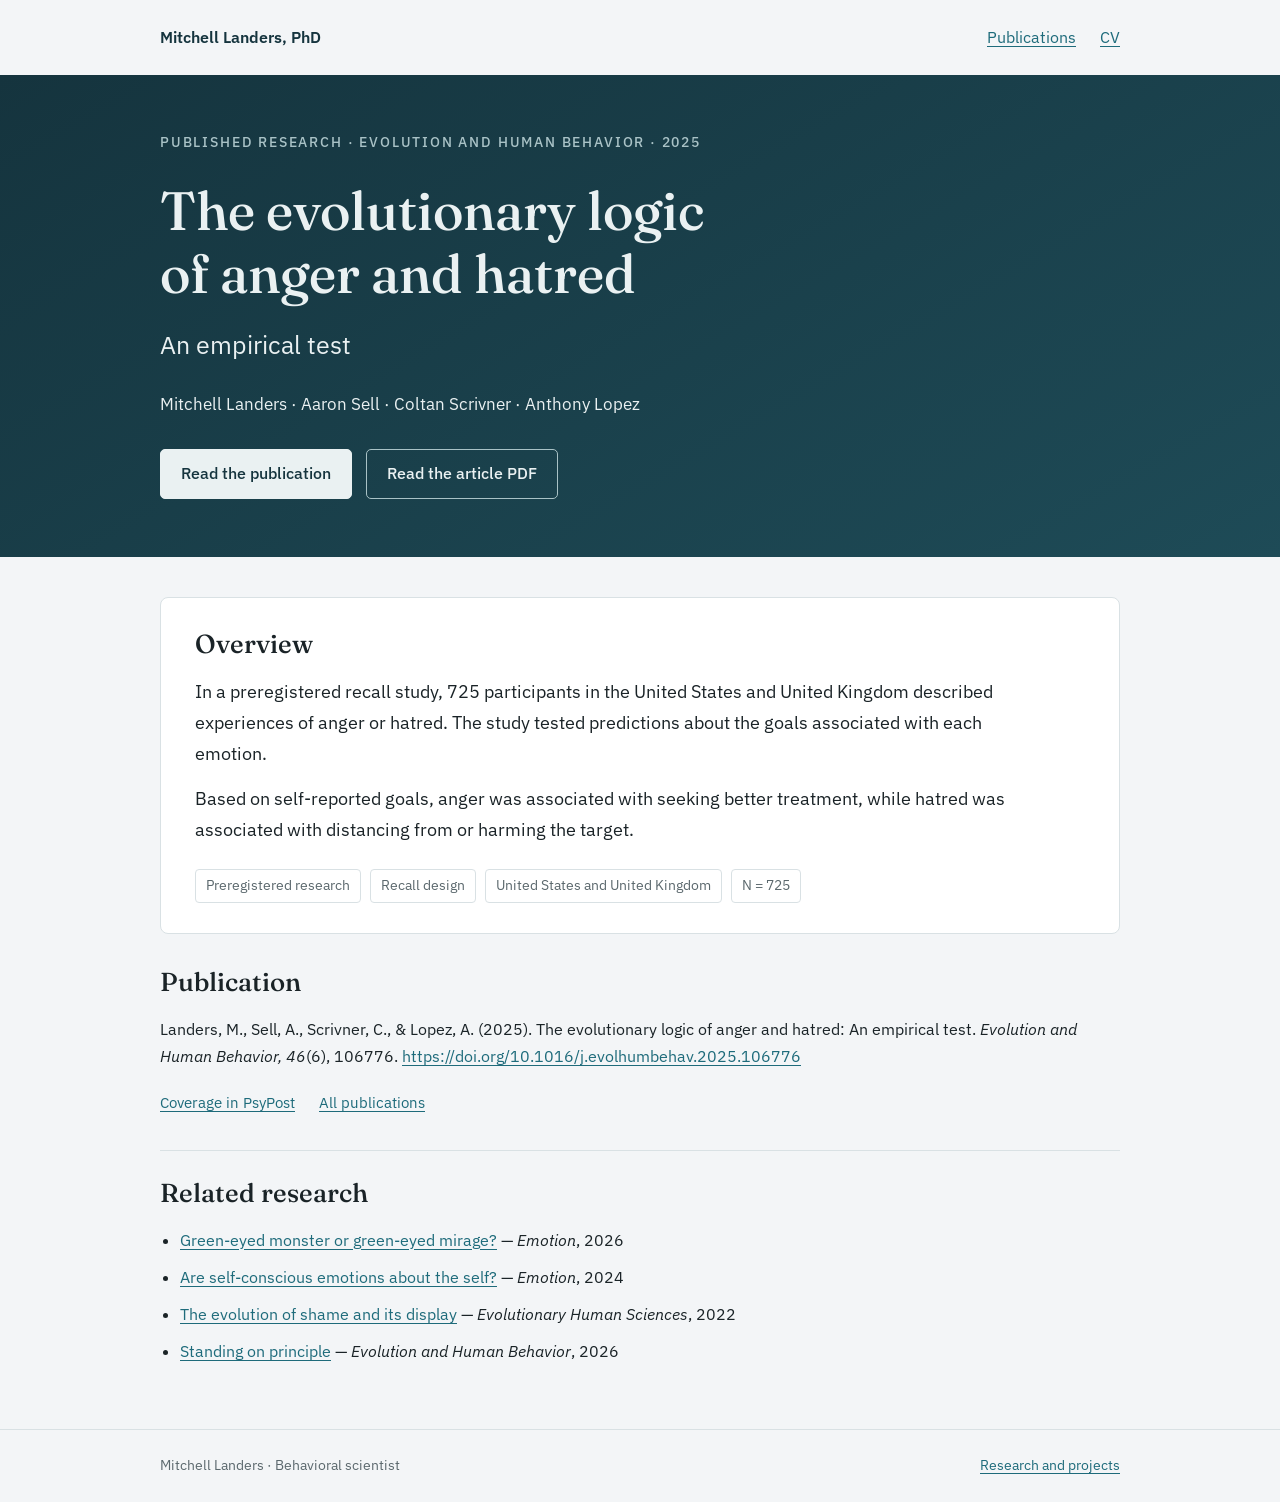
==== papers/anger-and-hatred/index.html @ 7723926d "Add sharing pages for anger, hatred, and moral principle research Create dedicated paper pages and p" ====
<!doctype html>
<html lang="en">
<head>
<meta charset="utf-8">
<meta name="viewport" content="width=device-width, initial-scale=1">
<title>The evolutionary logic of anger and hatred | Mitchell Landers</title>
<meta name="description" content="A preregistered US/UK recall study (N = 725) distinguishing the self-reported goals associated with anger and hatred.">
<link rel="canonical" href="https://msblanders.github.io/website/papers/anger-and-hatred/">
<meta property="og:type" content="article">
<meta property="og:site_name" content="Mitchell Landers, PhD">
<meta property="og:title" content="The evolutionary logic of anger and hatred">
<meta property="og:description" content="A preregistered US/UK recall study (N = 725) distinguishing the self-reported goals associated with anger and hatred.">
<meta property="og:url" content="https://msblanders.github.io/website/papers/anger-and-hatred/">
<meta property="og:image" content="https://msblanders.github.io/website/papers/anger-and-hatred/preview.png">
<meta property="og:image:type" content="image/png">
<meta property="og:image:width" content="1200">
<meta property="og:image:height" content="630">
<meta property="og:image:alt" content="The evolutionary logic of anger and hatred — Evolution and Human Behavior · 2025. Mitchell Landers · Aaron Sell · Coltan Scrivner · Anthony Lopez">
<meta name="twitter:card" content="summary_large_image">
<meta name="twitter:title" content="The evolutionary logic of anger and hatred">
<meta name="twitter:description" content="A preregistered US/UK recall study (N = 725) distinguishing the self-reported goals associated with anger and hatred.">
<meta name="twitter:image" content="https://msblanders.github.io/website/papers/anger-and-hatred/preview.png">
<meta name="twitter:image:alt" content="The evolutionary logic of anger and hatred — Evolution and Human Behavior · 2025. Mitchell Landers · Aaron Sell · Coltan Scrivner · Anthony Lopez">
<meta name="citation_title" content="The evolutionary logic of anger and hatred: An empirical test">
<meta name="citation_author" content="Mitchell Landers">
<meta name="citation_author" content="Aaron Sell">
<meta name="citation_author" content="Coltan Scrivner">
<meta name="citation_author" content="Anthony Lopez">
<meta name="citation_journal_title" content="Evolution and Human Behavior">
<meta name="citation_publication_date" content="2025">
<meta name="citation_doi" content="10.1016/j.evolhumbehav.2025.106776">
<link rel="preconnect" href="https://fonts.googleapis.com">
<link rel="preconnect" href="https://fonts.gstatic.com" crossorigin>
<link href="https://fonts.googleapis.com/css2?family=Fraunces:opsz,wght,SOFT@9..144,300..600,50&amp;family=IBM+Plex+Sans:wght@400;500;600&amp;display=swap" rel="stylesheet">
<link rel="stylesheet" href="../paper.css">
</head>
<body>
<a class="skip" href="#main">Skip to overview</a>
<header class="topbar wrap">
  <a class="brand" href="../../">Mitchell Landers, PhD</a>
  <nav aria-label="Main navigation"><a href="../../#publications">Publications</a><a href="../../files/cv.pdf">CV</a></nav>
</header>
<div class="hero"><div class="wrap">
  <p class="eyebrow">Published research · Evolution and Human Behavior · 2025</p>
  <h1>The evolutionary logic of anger and hatred</h1>
  <p class="subtitle">An empirical test</p>
  <p class="authors">Mitchell Landers · Aaron Sell · Coltan Scrivner · Anthony Lopez</p>
  
  <div class="actions">
    <a class="button" href="https://doi.org/10.1016/j.evolhumbehav.2025.106776">Read the publication</a>
    <a class="button secondary" href="https://static1.squarespace.com/static/67f414b9df92420ec2ed84b1/t/691e10e0277f9f2cdd82dcc7/1763578080684/The%2Bevolutionary%2Blogic%2Bof%2Banger%2Band%2Bhatred-%2Ban%2Bempirical%2Btest.pdf">Read the article PDF</a>
  </div>
</div></div>
<main class="wrap" id="main" tabindex="-1">
  <section class="overview" aria-labelledby="overview-title">
    <h2 id="overview-title">Overview</h2>
    <p>In a preregistered recall study, 725 participants in the United States and United Kingdom described experiences of anger or hatred. The study tested predictions about the goals associated with each emotion.</p>
    <p>Based on self-reported goals, anger was associated with seeking better treatment, while hatred was associated with distancing from or harming the target.</p>
    <ul class="methods" aria-label="Research methods and scope"><li>Preregistered research</li><li>Recall design</li><li>United States and United Kingdom</li><li>N = 725</li></ul>
  </section>
  <section class="citation" aria-labelledby="citation-title">
    <h2 id="citation-title">Publication</h2>
    <p>Landers, M., Sell, A., Scrivner, C., &amp; Lopez, A. (2025). The evolutionary logic of anger and hatred: An empirical test. <i>Evolution and Human Behavior, 46</i>(6), 106776. <a href="https://doi.org/10.1016/j.evolhumbehav.2025.106776">https://doi.org/10.1016/j.evolhumbehav.2025.106776</a></p>
    
    <div class="resources"><a href="https://www.psypost.org/new-psychology-research-shows-that-hatred-is-not-just-intense-anger/">Coverage in PsyPost</a><a href="../../#publications">All publications</a></div>
  </section>
  <nav class="related" aria-label="Related papers"><h2>Related research</h2><ul><li><a href="../green-eyed-monster/">Green-eyed monster or green-eyed mirage?</a> — <i>Emotion</i>, 2026</li>
<li><a href="../shame-and-guilt/">Are self-conscious emotions about the self?</a> — <i>Emotion</i>, 2024</li>
<li><a href="../evolution-of-shame/">The evolution of shame and its display</a> — <i>Evolutionary Human Sciences</i>, 2022</li>
<li><a href="../standing-on-principle/">Standing on principle</a> — <i>Evolution and Human Behavior</i>, 2026</li></ul></nav>
</main>
<footer><div class="wrap"><span>Mitchell Landers · Behavioral scientist</span><a href="../../">Research and projects</a></div></footer>
</body>
</html>
---- papers/paper.css ----
:root{--bg:#F3F5F7;--panel:#fff;--ink:#1A2327;--muted:#5B686D;--deep:#15343E;--deep-2:#1E4B57;--light:#EAF1F2;--soft:#A9C2C6;--accent:#1E6B7B;--amber:#C98B1F;--line:#D9E1E4}
*{box-sizing:border-box}
body{margin:0;background:var(--bg);color:var(--ink);font:18px/1.7 "IBM Plex Sans",system-ui,sans-serif}
a{color:var(--accent);text-underline-offset:.2em}
a:hover{text-decoration-thickness:2px}
a:focus-visible{outline:3px solid var(--amber);outline-offset:5px;border-radius:2px}
.wrap{width:min(100% - 48px,960px);margin-inline:auto}
.skip{position:absolute;top:-100px;left:16px;background:white;padding:10px;z-index:2}.skip:focus{top:16px}
.topbar{display:flex;justify-content:space-between;align-items:center;gap:24px;padding-block:24px;font-size:16px}
.brand{color:var(--deep);font-weight:600;text-decoration:none}.topbar nav{display:flex;gap:24px}
.hero{background:linear-gradient(150deg,var(--deep),var(--deep-2));color:var(--light);padding:56px 0 58px}
.eyebrow{margin:0 0 25px;color:var(--soft);font-size:14px;font-weight:500;letter-spacing:.13em;text-transform:uppercase}
h1{font:500 clamp(35px,4.5vw,54px)/1.16 "Fraunces",Georgia,serif;max-width:900px;margin:0 0 22px;text-wrap:balance}
.subtitle{font-size:clamp(20px,2.5vw,25px);line-height:1.45;max-width:840px;margin:0 0 27px;color:var(--light)}
.authors{font-size:17px;margin:24px 0 5px}.equal{font-size:14px;color:var(--soft);margin:0}
.actions{display:flex;gap:14px;flex-wrap:wrap;margin-top:30px}.button{display:inline-block;background:var(--light);color:var(--deep);border:1px solid var(--light);padding:10px 20px;border-radius:5px;font-size:16px;font-weight:500;text-decoration:none}.button.secondary{color:var(--light);background:transparent;border-color:var(--soft)}.button:hover{background:white;color:var(--deep)}
main.wrap{padding-block:40px 48px}
.overview{background:var(--panel);padding:30px 34px;border:1px solid var(--line);border-radius:8px}
h2{font:500 26px/1.3 "Fraunces",Georgia,serif;margin:0 0 16px}
.overview p{margin:0;max-width:820px}.overview p+p{margin-top:15px}
.methods{display:flex;flex-wrap:wrap;gap:9px;list-style:none;padding:0;margin:24px 0 0}.methods li{border:1px solid var(--line);border-radius:4px;color:var(--muted);font-size:14px;padding:4px 10px}
.citation{margin-top:32px}.citation p{font-size:16px;margin:8px 0;overflow-wrap:anywhere}.citation .note{color:var(--muted);font-size:14px}
.resources{display:flex;gap:12px 24px;flex-wrap:wrap;font-size:15px;margin-top:20px}.related{margin-top:34px;padding-top:26px;border-top:1px solid var(--line)}.related ul{padding-left:20px;font-size:16px}.related li+li{margin-top:10px}
footer{padding:24px 0;border-top:1px solid var(--line);font-size:14px;color:var(--muted)}footer .wrap{display:flex;justify-content:space-between;gap:20px;flex-wrap:wrap}
@media(max-width:600px){.wrap{width:calc(100% - 36px)}.topbar{gap:12px;font-size:14px;padding-block:20px}.topbar nav{gap:16px}.hero{padding:36px 0 38px}.eyebrow{font-size:12px;letter-spacing:.08em}.authors{font-size:16px}.overview{padding:24px}.actions{gap:10px}.button{padding:10px 16px}main.wrap{padding-top:26px}}
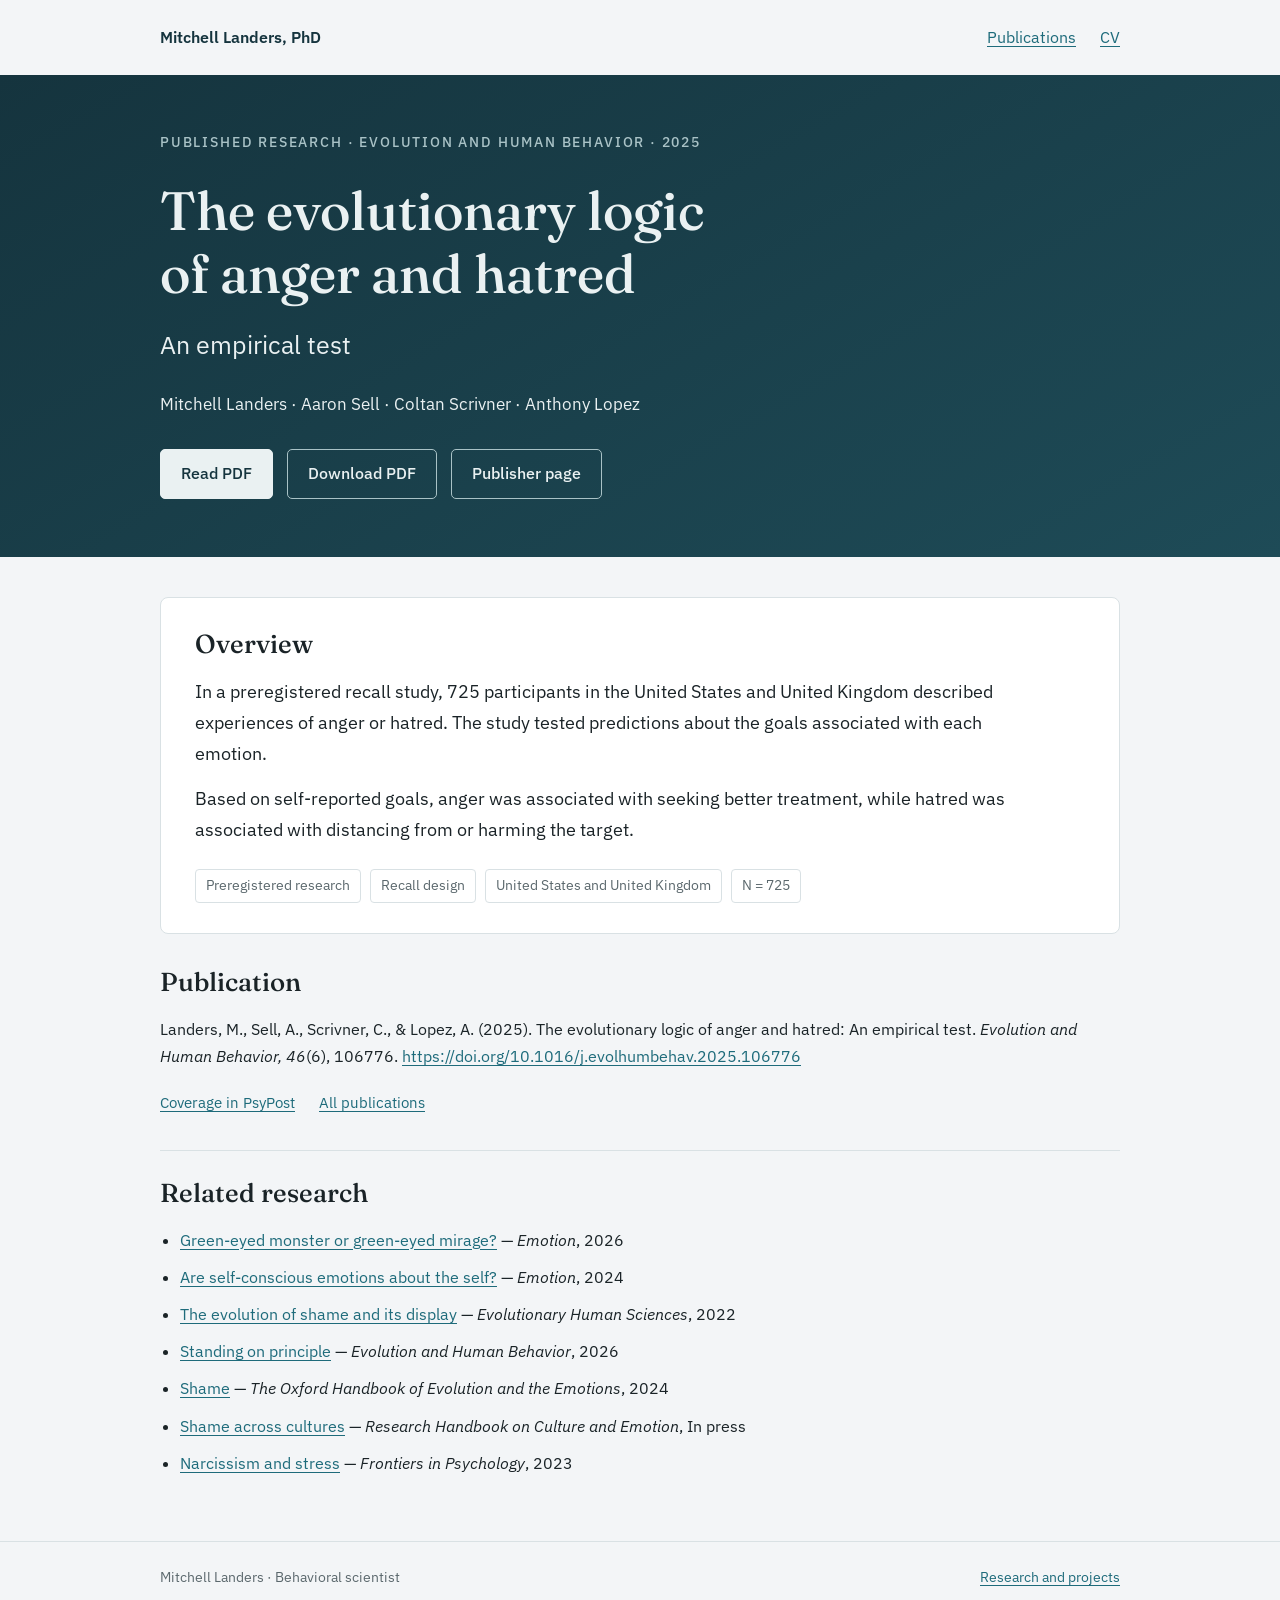
==== commit f5467165: "Add seven research PDFs and publication overview pages" ====
--- a/papers/anger-and-hatred/index.html
+++ b/papers/anger-and-hatred/index.html
@@ -11,15 +11,16 @@
 <meta property="og:title" content="The evolutionary logic of anger and hatred">
 <meta property="og:description" content="A preregistered US/UK recall study (N = 725) distinguishing the self-reported goals associated with anger and hatred.">
 <meta property="og:url" content="https://msblanders.github.io/website/papers/anger-and-hatred/">
-<meta property="og:image" content="https://msblanders.github.io/website/papers/anger-and-hatred/preview.png">
+<meta property="og:image" content="https://msblanders.github.io/website/papers/anger-and-hatred/anger-and-hatred-preview-v2.png">
+<meta property="og:image:secure_url" content="https://msblanders.github.io/website/papers/anger-and-hatred/anger-and-hatred-preview-v2.png">
 <meta property="og:image:type" content="image/png">
-<meta property="og:image:width" content="1200">
-<meta property="og:image:height" content="630">
+<meta property="og:image:width" content="2400">
+<meta property="og:image:height" content="1260">
 <meta property="og:image:alt" content="The evolutionary logic of anger and hatred — Evolution and Human Behavior · 2025. Mitchell Landers · Aaron Sell · Coltan Scrivner · Anthony Lopez">
 <meta name="twitter:card" content="summary_large_image">
 <meta name="twitter:title" content="The evolutionary logic of anger and hatred">
 <meta name="twitter:description" content="A preregistered US/UK recall study (N = 725) distinguishing the self-reported goals associated with anger and hatred.">
-<meta name="twitter:image" content="https://msblanders.github.io/website/papers/anger-and-hatred/preview.png">
+<meta name="twitter:image" content="https://msblanders.github.io/website/papers/anger-and-hatred/anger-and-hatred-preview-v2.png">
 <meta name="twitter:image:alt" content="The evolutionary logic of anger and hatred — Evolution and Human Behavior · 2025. Mitchell Landers · Aaron Sell · Coltan Scrivner · Anthony Lopez">
 <meta name="citation_title" content="The evolutionary logic of anger and hatred: An empirical test">
 <meta name="citation_author" content="Mitchell Landers">
@@ -29,6 +30,7 @@
 <meta name="citation_journal_title" content="Evolution and Human Behavior">
 <meta name="citation_publication_date" content="2025">
 <meta name="citation_doi" content="10.1016/j.evolhumbehav.2025.106776">
+<meta name="citation_pdf_url" content="https://msblanders.github.io/website/files/papers/anger-and-hatred.pdf">
 <link rel="preconnect" href="https://fonts.googleapis.com">
 <link rel="preconnect" href="https://fonts.gstatic.com" crossorigin>
 <link href="https://fonts.googleapis.com/css2?family=Fraunces:opsz,wght,SOFT@9..144,300..600,50&amp;family=IBM+Plex+Sans:wght@400;500;600&amp;display=swap" rel="stylesheet">
@@ -47,9 +49,9 @@
   <p class="authors">Mitchell Landers · Aaron Sell · Coltan Scrivner · Anthony Lopez</p>
   
   <div class="actions">
-    <a class="button" href="https://doi.org/10.1016/j.evolhumbehav.2025.106776">Read the publication</a>
-    <a class="button secondary" href="https://static1.squarespace.com/static/67f414b9df92420ec2ed84b1/t/691e10e0277f9f2cdd82dcc7/1763578080684/The%2Bevolutionary%2Blogic%2Bof%2Banger%2Band%2Bhatred-%2Ban%2Bempirical%2Btest.pdf">Read the article PDF</a>
+    <a class="button" href="../../files/papers/anger-and-hatred.pdf">Read PDF</a><a class="button secondary" href="../../files/papers/anger-and-hatred.pdf" download>Download PDF</a><a class="button secondary" href="https://doi.org/10.1016/j.evolhumbehav.2025.106776">Publisher page</a>
   </div>
+  
 </div></div>
 <main class="wrap" id="main" tabindex="-1">
   <section class="overview" aria-labelledby="overview-title">
@@ -67,7 +69,10 @@
   <nav class="related" aria-label="Related papers"><h2>Related research</h2><ul><li><a href="../green-eyed-monster/">Green-eyed monster or green-eyed mirage?</a> — <i>Emotion</i>, 2026</li>
 <li><a href="../shame-and-guilt/">Are self-conscious emotions about the self?</a> — <i>Emotion</i>, 2024</li>
 <li><a href="../evolution-of-shame/">The evolution of shame and its display</a> — <i>Evolutionary Human Sciences</i>, 2022</li>
-<li><a href="../standing-on-principle/">Standing on principle</a> — <i>Evolution and Human Behavior</i>, 2026</li></ul></nav>
+<li><a href="../standing-on-principle/">Standing on principle</a> — <i>Evolution and Human Behavior</i>, 2026</li>
+<li><a href="../shame-oxford-handbook/">Shame</a> — <i>The Oxford Handbook of Evolution and the Emotions</i>, 2024</li>
+<li><a href="../shame-across-cultures/">Shame across cultures</a> — <i>Research Handbook on Culture and Emotion</i>, In press</li>
+<li><a href="../narcissism-and-stress/">Narcissism and stress</a> — <i>Frontiers in Psychology</i>, 2023</li></ul></nav>
 </main>
 <footer><div class="wrap"><span>Mitchell Landers · Behavioral scientist</span><a href="../../">Research and projects</a></div></footer>
 </body>
--- a/papers/paper.css
+++ b/papers/paper.css
@@ -13,6 +13,7 @@
 h1{font:500 clamp(35px,4.5vw,54px)/1.16 "Fraunces",Georgia,serif;max-width:900px;margin:0 0 22px;text-wrap:balance}
 .subtitle{font-size:clamp(20px,2.5vw,25px);line-height:1.45;max-width:840px;margin:0 0 27px;color:var(--light)}
 .authors{font-size:17px;margin:24px 0 5px}.equal{font-size:14px;color:var(--soft);margin:0}
+.pdf-note{font-size:14px;color:var(--soft);margin:16px 0 0}
 .actions{display:flex;gap:14px;flex-wrap:wrap;margin-top:30px}.button{display:inline-block;background:var(--light);color:var(--deep);border:1px solid var(--light);padding:10px 20px;border-radius:5px;font-size:16px;font-weight:500;text-decoration:none}.button.secondary{color:var(--light);background:transparent;border-color:var(--soft)}.button:hover{background:white;color:var(--deep)}
 main.wrap{padding-block:40px 48px}
 .overview{background:var(--panel);padding:30px 34px;border:1px solid var(--line);border-radius:8px}
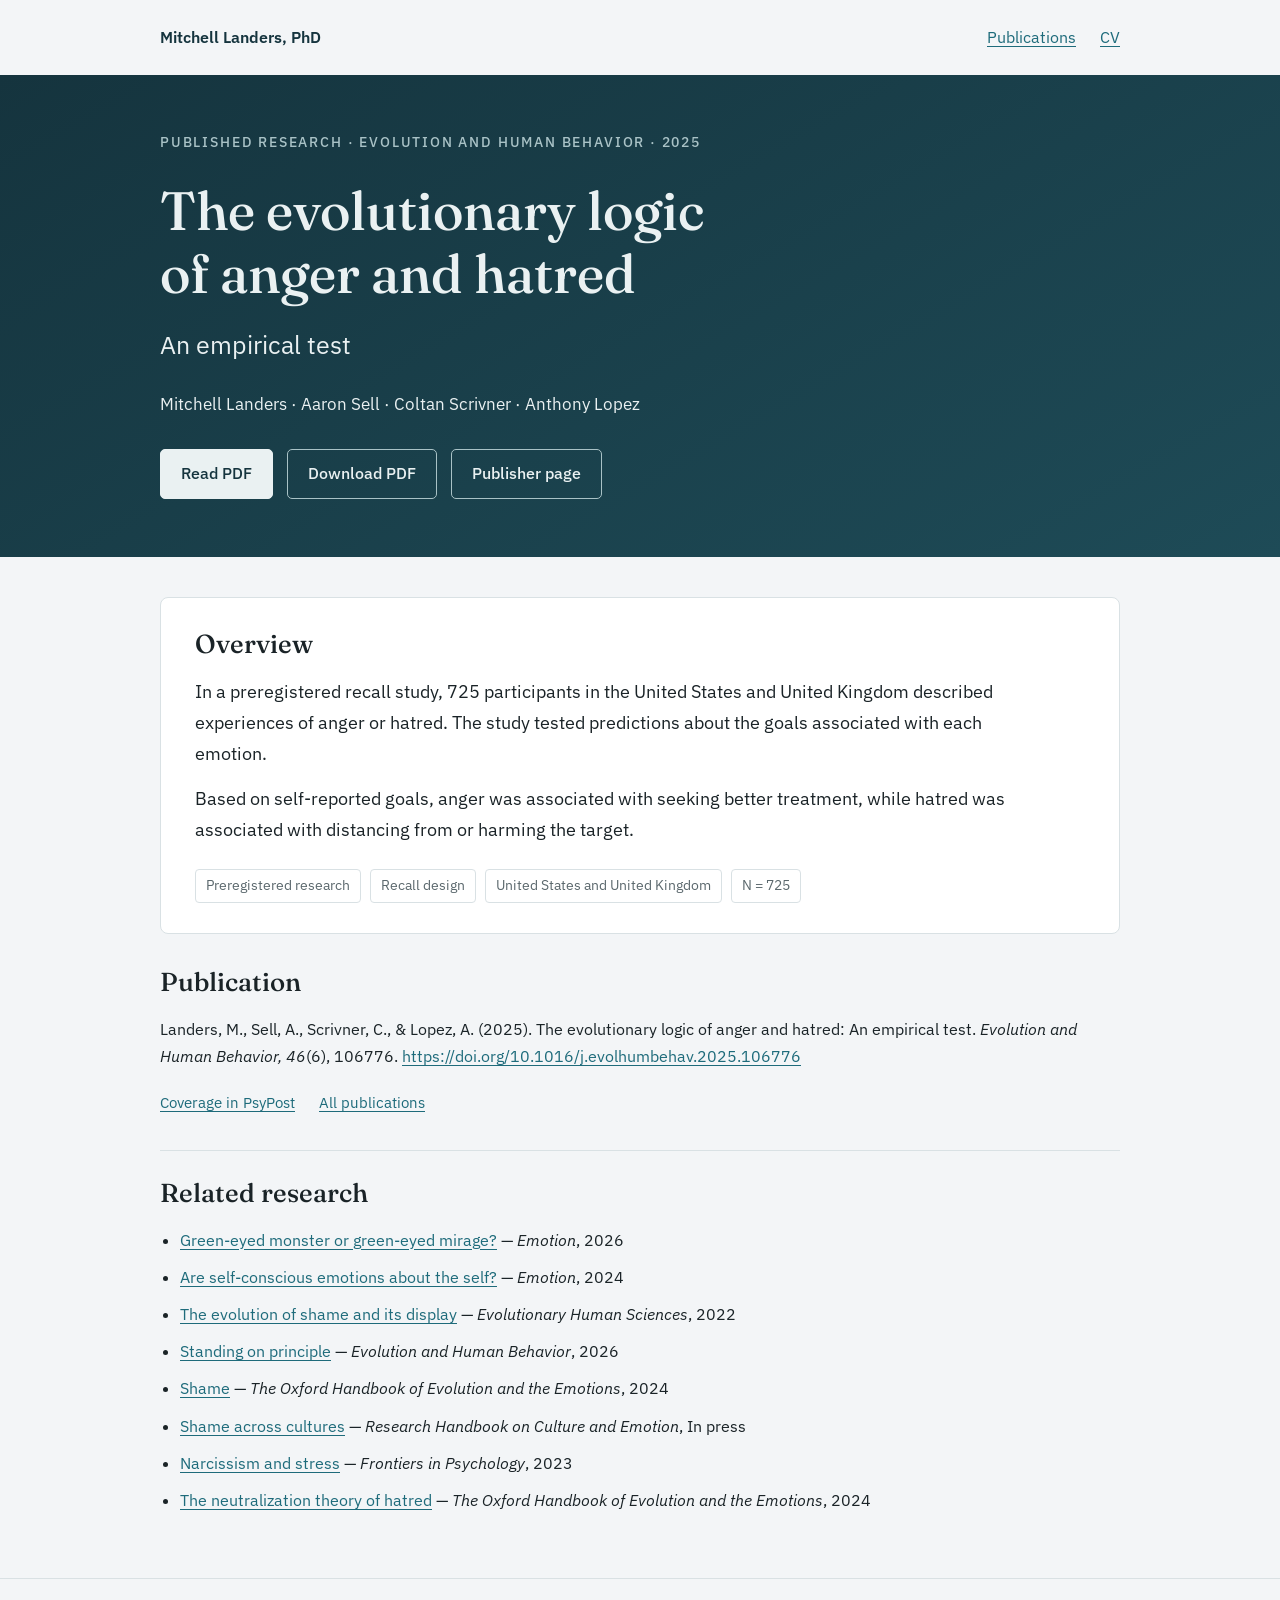
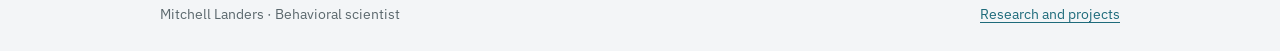
==== commit 947515c8: "Publish Green-Eyed Monster and Oxford hatred chapter PDFs Add the user-provided journal PDF and publ" ====
--- a/papers/anger-and-hatred/index.html
+++ b/papers/anger-and-hatred/index.html
@@ -72,7 +72,8 @@
 <li><a href="../standing-on-principle/">Standing on principle</a> — <i>Evolution and Human Behavior</i>, 2026</li>
 <li><a href="../shame-oxford-handbook/">Shame</a> — <i>The Oxford Handbook of Evolution and the Emotions</i>, 2024</li>
 <li><a href="../shame-across-cultures/">Shame across cultures</a> — <i>Research Handbook on Culture and Emotion</i>, In press</li>
-<li><a href="../narcissism-and-stress/">Narcissism and stress</a> — <i>Frontiers in Psychology</i>, 2023</li></ul></nav>
+<li><a href="../narcissism-and-stress/">Narcissism and stress</a> — <i>Frontiers in Psychology</i>, 2023</li>
+<li><a href="../neutralization-of-hatred/">The neutralization theory of hatred</a> — <i>The Oxford Handbook of Evolution and the Emotions</i>, 2024</li></ul></nav>
 </main>
 <footer><div class="wrap"><span>Mitchell Landers · Behavioral scientist</span><a href="../../">Research and projects</a></div></footer>
 </body>
